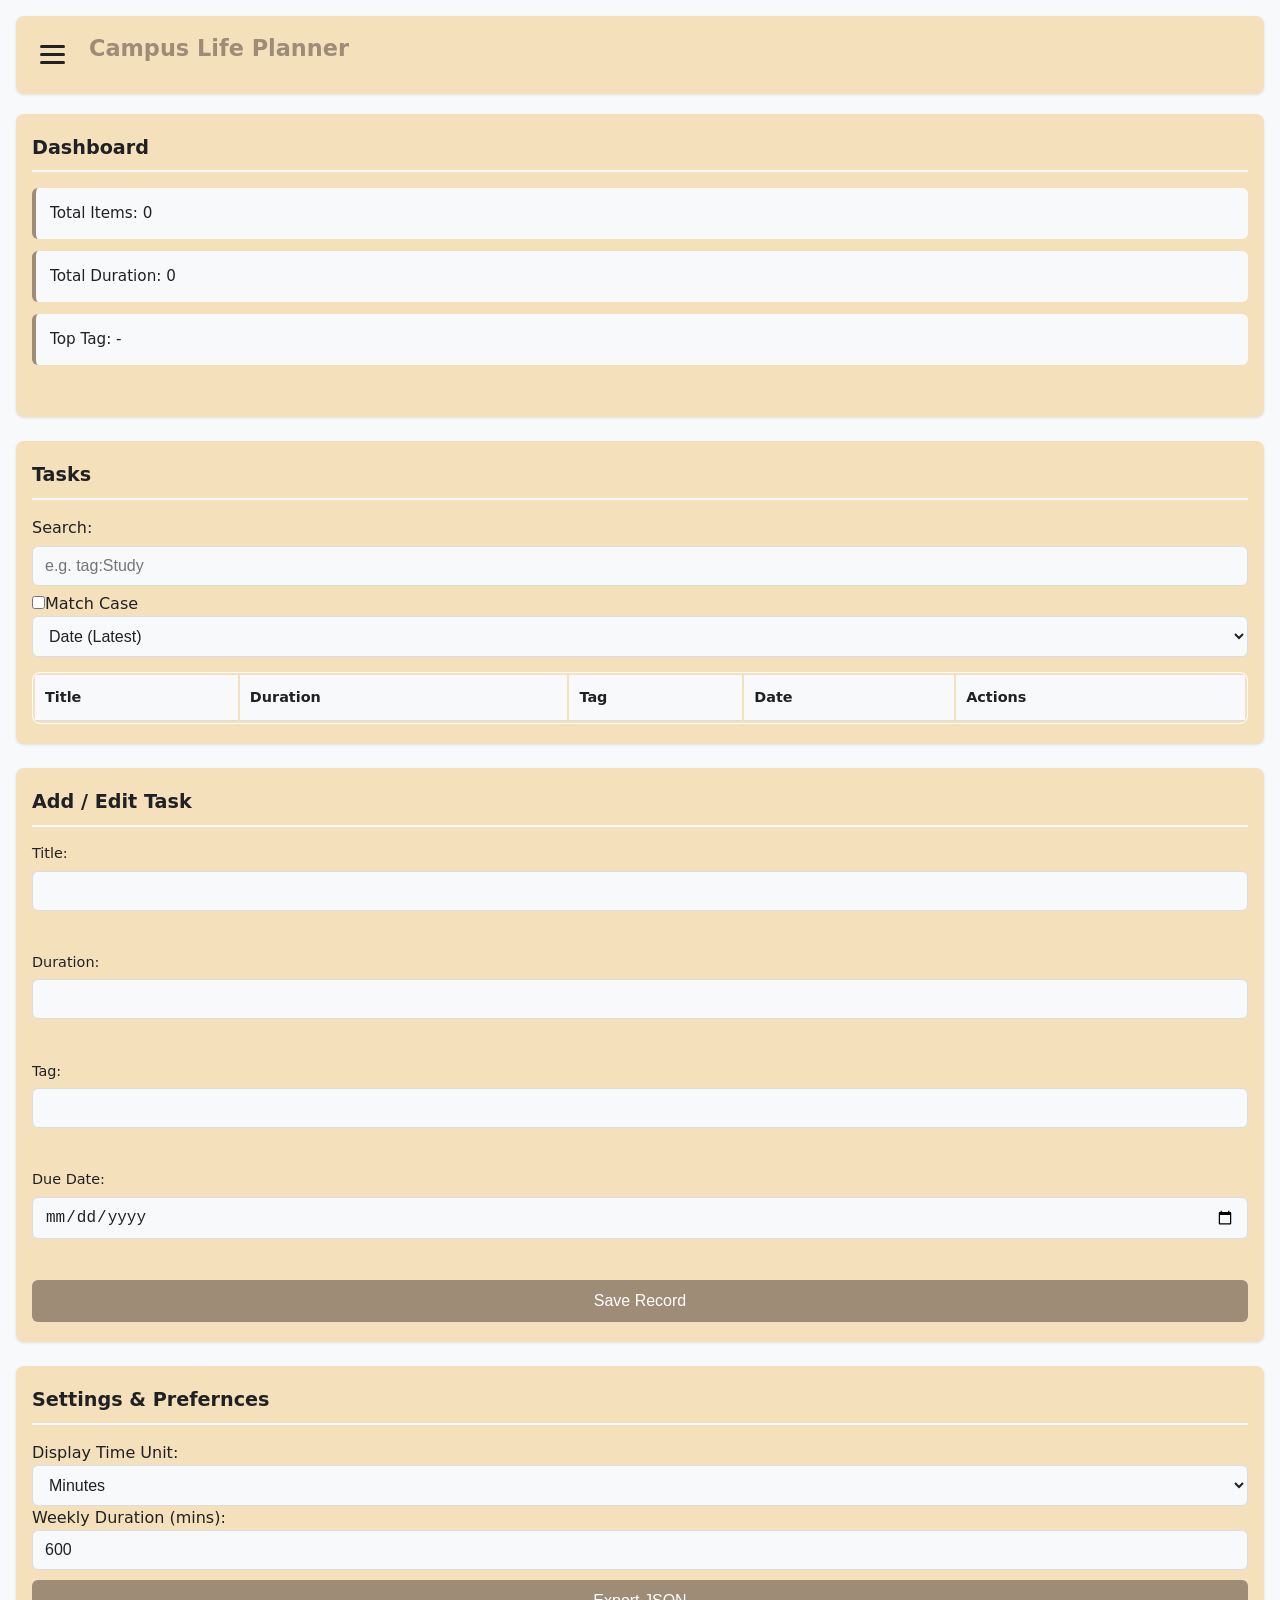
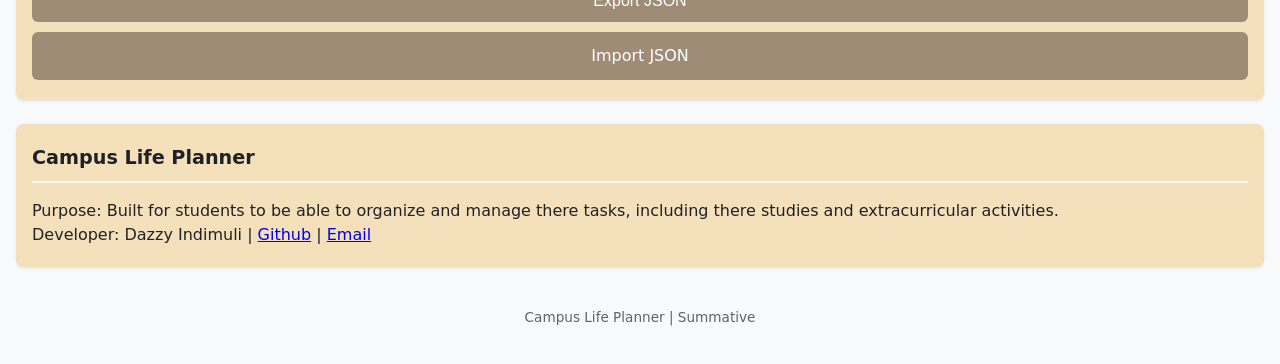
==== index.html @ e155f4f4 "M2: Semantic HTML & Base CSS" ====
<!DOCTYPE html>
<html lang="en">
<head>
    <meta charset="UTF-8">
    <meta name="viewport" content="width=device-width, initial-scale=1.0">
    <title>Campus Life Planner</title>
    <link rel="stylesheet" href="main.css">
    <link rel="stylesheet" href="responsive.css">
</head>
<body>
    <a href="#main-content" class="skip-link">Skip to main content </a>

    <header role = "banner">
        <div class="header-container">
            <!-- nav toggle button -->
             <button id="menu-toggle" class="menu-toggle" aria-expanded="false" aria-label="Togglenavigation menu">
                <span class="hamburger-line"></span>
                <span class="hamburger-line"></span>
                <span class="hamburger-line"></span>
             </button>

             <h1>Campus Life Planner</h1>
        </div>
        <nav role = "navigation" id="nav-menu" aria-label="Main Navigation" class="nav-menu">
            <ul>
                <li><a href="#dashboard" aria-current="page">Dashboard</a></li>
                <li><a href="#records">Tasks</a></li>
                <li><a href="#settings">Settings</a></li>
                <li><a href="#about">About</a></li>
            </ul>
        </nav>
    </header>
    
    <main id="main-content">
        <div id="announcer" aria-live="polite" class="sr-only"></div>
        
        <!-- Dashboard -->
         <section id="dashboard" aria-labelledby="dashboard-heading">
            <h2 id="dashboard-heading">Dashboard</h2>
            <div class="metrics">
                <div class="card">Total Items: <span id="stat-count">0</span></div>
                <div class="card">Total Duration: <span id="stat-count">0</span></div>
                <div class="card">Top Tag: <span id="stat-count">-</span></div>
            </div>
            <div id="alert-box" class="alert-box" aria-live="polite"></div>
         </section>

         <!-- Records and Search -->
          <section id="records-section" aria-labelledby="records-heading">
            <h2 id="records-heading">Tasks</h2>

            <div class="control-bar">
                <div class="search-group">
                    <label for="search-input">Search:</label>
                    <input type="text" id="search-input" placeholder="e.g. tag:Study">
                    <label><input type="checkbox" id="case-sensitive-toggle">Match Case</label>
                </div>

                <div class="sort-group">
                    <select id="sort-select" aria-label="Sort records">
                        <option value="date-desc">Date (Latest)</option>
                        <option value="date-asc">Date (Earliest)</option>
                        <option value="duration-desc">Duration (High to Low)</option>
                        <option value="duration-asc">Duration (Low to High)</option>
                        <option value="date-desc">Title (A-Z)</option>
                    </select>
                </div>
            </div>

            <div class="table-responsive">
                <table id = "records-table">
                    <thead>
                        <tr>
                            <th>Title</th>
                            <th>Duration</th>
                            <th>Tag</th>
                            <th>Date</th>
                            <th>Actions</th>
                        </tr>
                    </thead>
                    <tbody id="table-body"></tbody>
                </table>
            </div>
          </section>

          <!-- Add/Edit Form -->
           <section id="add-edit-section" aria-labelledby="form-heading">
            <h2 id="form-heading">Add / Edit Task</h2>
            <form id="record-form" novalidate>
                <input type="hidden" id="record-id">

                <div class="form-group">
                    <label for="title-input">Title:</label>
                    <input type="text" id="title-input" required aria-describedby="title-error">
                    <span id="title-error" class="error-message" role="alert"></span>
                </div>

                <div class="form-group">
                    <label for="duration-input">Duration:</label>
                    <input type="number" step="1" id="duration-input" required aria-describedby="duration-error">
                    <span id="duration-error" class="error-message" role="alert"></span>
                </div>

                <div class="form-group">
                    <label for="tag-input">Tag:</label>
                    <input type="text" id="tag-input" required aria-describedby="tag-error">
                    <span id="tag-error" class="error-message" role="alert"></span>
                </div>

                <div class="form-group">
                    <label for="date-input">Due Date:</label>
                    <input type="date" id="date-input" required aria-describedby="date-error">
                    <span id="date-error" class="error-message" role="alert"></span>
                </div>

                <button type="submit" id="submit-btn">Save Record</button>
            </form>
           </section>

           <section id="settings" aria-labelledby="settings-heading">
            <h2 id="settings-heading">Settings & Prefernces</h2>
            <div class="settings-cards">
                <label for="time-unit-select">Display Time Unit:</label>
                <select name="time-unit-select">
                    <option value="mins">Minutes</option>
                    <option value="hours">Hours</option>
                </select>

                <label for="weekly-cap-input">Weekly Duration (<span id ="settings-unit-label">mins</span>):</label>
                <input type="number" id="weekly-cap-input" value="600">

                <div class="backup-actions">
                    <button id="export-json-btn" type="button">Export JSON</button>
                    <label class="file-upload-label">
                        Import JSON <input type="file" id="import-json-file" accept=".json" hidden>
                    </label>
                </div>
            </div>
           </section>

           <!-- About Section -->
            <section id="about" aria-labelledby="about-heading">
                <h2 id="about-heading">Campus Life Planner</h2>
                <p>Purpose: Built for students to be able to organize and manage there tasks, including there studies and extracurricular activities.</p>
                <p>Developer: Dazzy Indimuli | <a href="https://github.com/dazzy-ji" target="_blank">Github</a> | <a href="d.indimuli@alustudent.com">Email</a></p>
            </section>
    </main>

    <footer role="contentinfo">
        <p>Campus Life Planner | Summative</p>
    </footer>

    <script type="module" src="scripts/main.js"></script>
</body>
</html>
---- main.css ----
:root {
  --primary-color: #9F8C76;
  --primary-hover: #9F8C76;
  --bg-color: #f8f9fa;
  --surface-color: #f5e0bc;
  --text-main: #202124;
  --text-muted: #5f6368;
  --border-color: #dadce0;
  --error-color: #d93025;
  --success-color: #188038;
  --focus-ring: 2px solid #9F8C76;
  --transition-speed: 0.2s ease-in-out;
}

*{
    box-sizing: border-box;
    margin: 0;
    padding: 0;
}

body{
    font-family: system-ui, -apple-system, BlinkMacSystemFont, 'Segoe UI', Roboto, Oxygen, Ubuntu, Cantarell, 'Open Sans', 'Helvetica Neue', sans-serif;
    background-color: var(--bg-color);
    color: var(--text-main);
    line-height: 1.5;
    padding: 16px;
}

.skip-link{
    position: absolute;
    top: -40px;
    left: 0;
    background: var(--primary-color);
    color: white;
    padding: 8px 16px;
    z-index: 100;
    text-decoration: none;
    font-weight: bold;
    transition: top var(--transition-speed);
}

.skip-link:focus{
    top: 0;
}

.sr-only{
    position: absolute;
    width: 1px;
    height: 1px;
    padding: 0;
    margin: -1px;
    overflow: hidden;
    clip: rect(0, 0, 0, 0);
    white-space: nowrap;
    border: 0;
}

a:focus-visible,
button:focus-visible,
input:focus-visible,
select:focus-visible{
    outline: var(--focus-ring);
    outline-offset: 2px;
}

header{
    background: var(--surface-color);
    padding: 16px;
    border-radius: 8px;
    box-shadow: 0 1px 3px rgba(0,0,0,0.1);
    margin-bottom: 20px;
}

.header-container{
    display: flex;
    align-items: center;
    gap: 16px;
}

header h1{
    font-size: 1.4rem;
    margin-bottom: 12px;
    color: var(--primary-color);
    white-space: nowrap;
}

.menu-toggle{
    background: none;
    border: none;
    cursor: pointer;
    display: flex;
    flex-direction: column;
    gap: 5px;
    padding: 8px;
    border-radius: 4px;
}
.menu-toggle:focus-visible{
    outline: var(--focus-ring);
}

.hamburger-line{
    display: block;
    width: 25px;
    height: 3px;
    background-color: var(--text-main);
    border-radius: 2px;
    transition: transform 0.3s ease, opacity 0.3s ease;
}

.nav-menu{
    display: none;
    flex-direction: column;
    margin-top: 12px;
    background-color: var(--surface-color);
    border: 1px solid var(--border-color);
    border-radius: 6px;
    box-shadow: 0 4px 12px rgba(0,0,0,0.1);
    padding: 12px;
    animation: fadeIn 0,2s ease-in-out;
}

.nav-menu.open{
    display: flex;
}
.nav-menu ul{
    list-style: none;
    display: flex;
    flex-direction: column;
    gap: 6px;
}

.nav-menu a{
    display: block;
    text-decoration: none;
    color: var(--text-main);
    padding: 10px 112px;
    font-weight: 500;
    border-radius: 4px;
    transition: background var(--transition-speed), color var(--transition-speed);
}

nav a:hover,
nav a[aria-current="page"]{
    background: rgba(26, 115, 232, 0.1);
    color: var(--primary-color);
}

@keyframes fadeIn{
    from{ opacity: 0; transform: translateY(-8px);}
    to{ opacity: 1; transform: translateY(0);}
}

main{
    display: flex;
    flex-direction: column;
    gap: 24px;
}

section{
    background: var(--surface-color);
    padding: 20px 16px;
    border-radius: 8px;
    box-shadow: 0 1px 3px rgba(0,0,0,0.1);
}

h2{
    font-size: 1.2rem;
    margin-bottom: 16px;
    border-bottom: 2px solid var(--bg-color);
    padding-bottom: 8px;
}

.metrics-grid{
    display: flex;
    flex-direction: column;
    gap: 12px;
    margin-bottom: 12px;
}

.card{
    background: var(--bg-color);
    padding: 14px;
    border-radius: 6px;
    margin-bottom: 12px;
    font-size: 0.95rem;
    font-weight: 500;
    border-left: 4px solid var(--primary-color);
}

.alert-box{
    padding: 10px 14px;
    border-radius: 6px;
    font-size: 0.9rem;
    margin-top: 10px;
    font-weight: 500;
}

.alert-box.normal{
    background: #e6f4ea;
    color: var(--success-color);
}

.alert-box.exceeded{
    background: #fce8e6;
    color: var(--error-color);
}

.controls-bar{
    display: flex;
    flex-direction: column;
    gap: 12px;
    margin-bottom: 16px;
}

.search-group, .aort-group{
    display: flex;
    flex-direction: column;
    gap: 6px
}

input[type="text"],
input[type="number"],
input[type="date"],
select{
    width: 100%;
    padding: 10px 12px;
    border: 1px solid var(--border-color);
    border-radius: 6px;
    font-size: 1rem;
    background: var(--bg-color);
    color: var(--text-main);
    transition: border-color var(--transition-speed);
}

input:focus, select:focus {
    border-color: var(--primary-color);
}

.table-responsive{
    width: 100%;
    overflow-x: auto;
}

table{
    margin-top: 15px;
    width: 100%;
    border-collapse: separate;
    border: 1px solid white;
    border-radius: 8px;
    text-align: left;
    font-size: 0.9rem;
    overflow: hidden;
}

th, td{
    padding: 12px 10px;
    border-bottom: 1px solid var(--border-color);
}

th{
    background: var(--bg-color);
    font-weight: 600;
}

mark{
    background-color: #fef08a;
    padding: 2px 4px;
    border-radius: 2px;
}

form{
    display: flex;
    flex-direction: column;
    gap: 16px;
}

.form-group{
    display: flex;
    flex-direction: column;
    gap: 6px;
}

.form-group label{
    font-weight: 500;
    font-size: 0.9rem;
}

.error-message {
    color: var(--error-color);
    font-size: 0.8rem;
    min-height: 1.2rem;
}

button[type="submit"],
button[type="button"],
.file-upload-label{
    background: var(--primary-color);
    color: white;
    border: none;
    padding: 12px 16px;
    border-radius: 6px;
    font-size: 1rem;
    font-weight: 500;
    cursor: pointer;
    text-align: center;
    transition: background var(--transition-speed), transform 0.1s ease;
}

button:hover,
.file-upload-label:hover{
    background: var(--primary-hover);
}

button:active{
    transform: scale(0.98);
}

.settings-card{
    display: flex;
    flex-direction: column;
    gap: 16px;
}

.backup-actions{
    display: flex;
    flex-direction: column;
    gap: 10px;
    margin-top: 10px;
}

footer{
    text-align: center;
    padding: 20px 0;
    color: var(--text-muted);
    font-size: 0.85rem;
    margin-top: 20px;
}
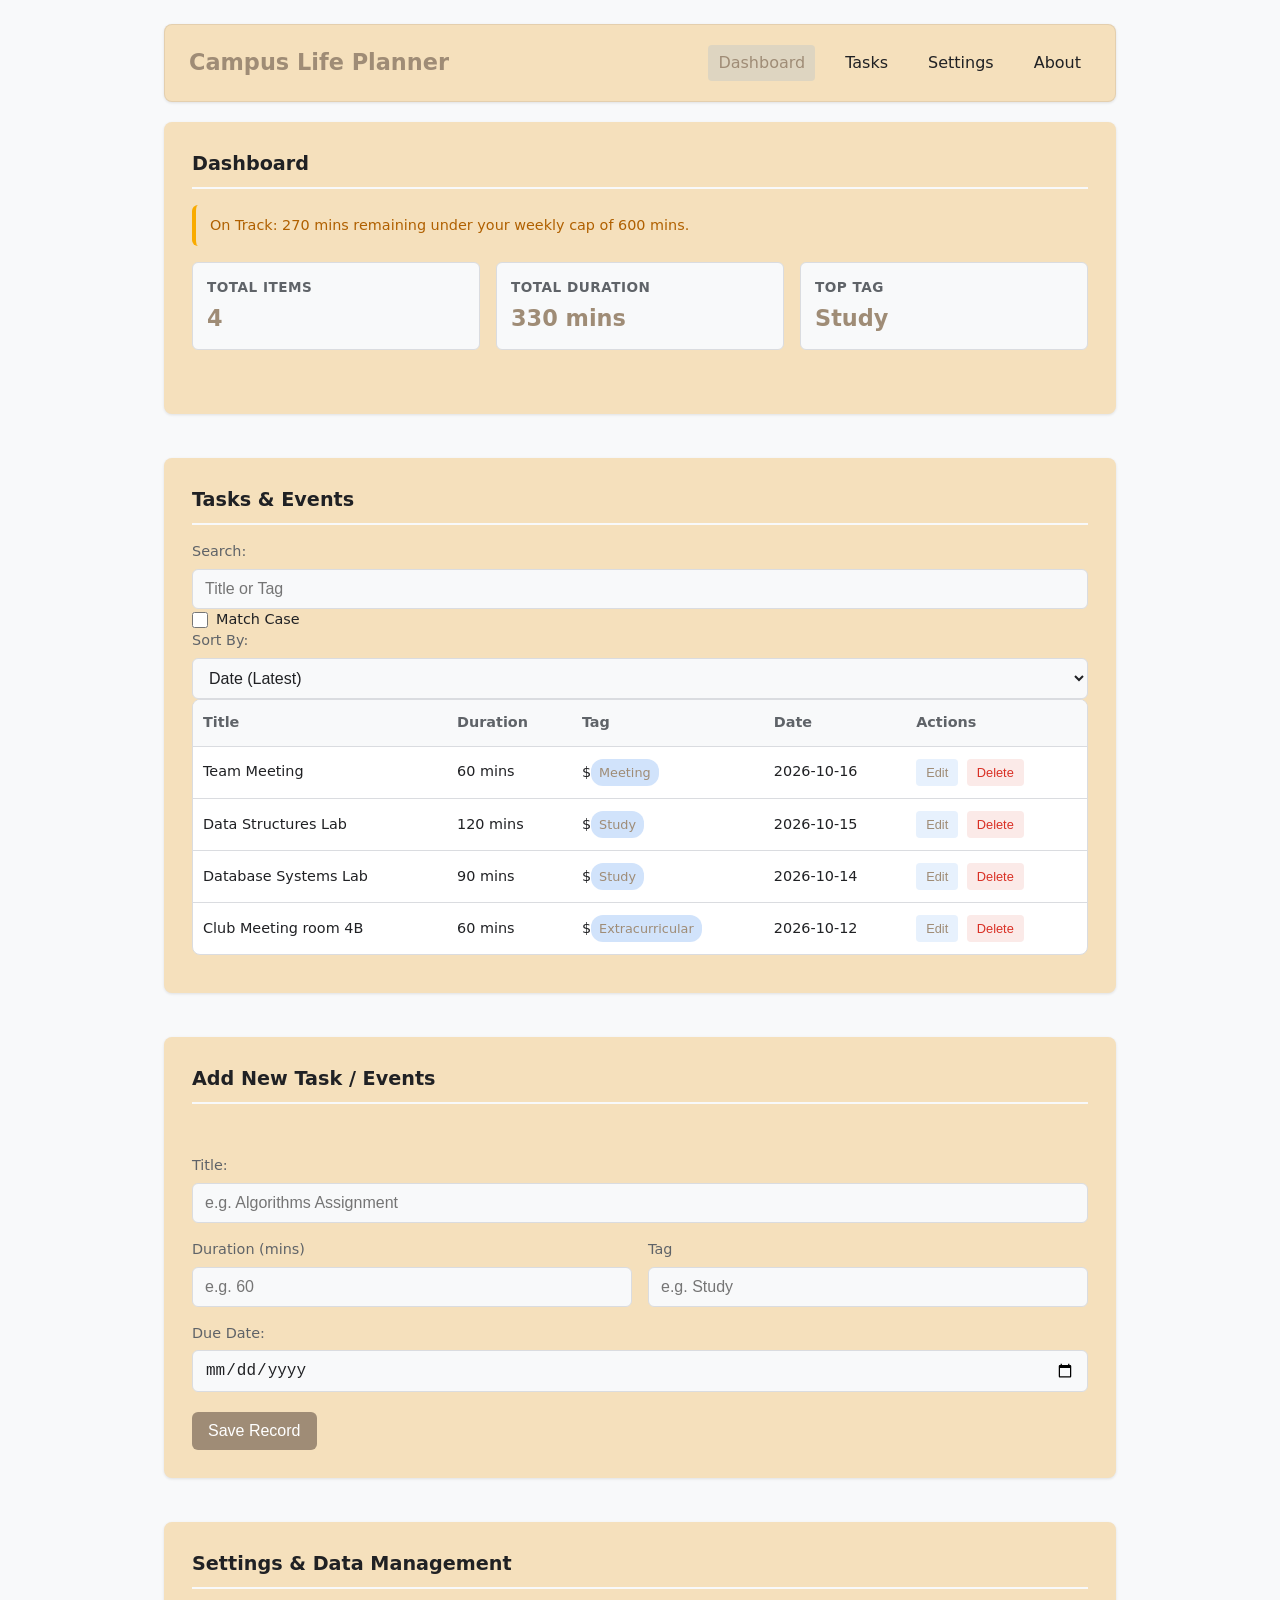
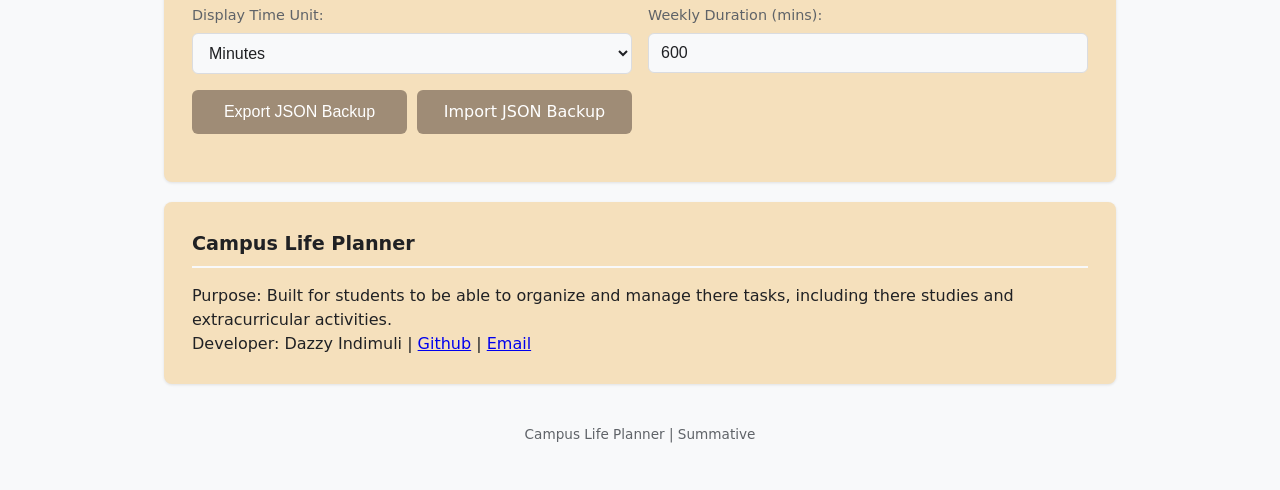
==== commit 5d53c3d1: "Errors fixed in html and css" ====
--- a/index.html
+++ b/index.html
@@ -31,38 +31,54 @@
         </nav>
     </header>
     
-    <main id="main-content">
+    <main id="main-content" role="main">
         <div id="announcer" aria-live="polite" class="sr-only"></div>
         
         <!-- Dashboard -->
          <section id="dashboard" aria-labelledby="dashboard-heading">
             <h2 id="dashboard-heading">Dashboard</h2>
-            <div class="metrics">
-                <div class="card">Total Items: <span id="stat-count">0</span></div>
-                <div class="card">Total Duration: <span id="stat-count">0</span></div>
-                <div class="card">Top Tag: <span id="stat-count">-</span></div>
+            <div id="alert-box" class="alert-box normal" aria-live="polite">
+                Loading schedule metrics...
+            </div>
+            <div class="metrics-grid">
+                <div class="card metric-card">
+                    <h3>Total Items</h3>
+                    <p id="stat-count">0</p>
+                </div>
+                <div class="card metric-card">
+                    <h3>Total Duration</h3>
+                    <p><span id="stat-duration">0</span> <span id="unit-label-stat">mins</span></p>
+                </div>
+                <div class="card metric-card">
+                    <h3>Top Tag</h3>
+                    <p id="stat-top-tag">-</p>
+                </div>
             </div>
             <div id="alert-box" class="alert-box" aria-live="polite"></div>
          </section>
 
-         <!-- Records and Search -->
-          <section id="records-section" aria-labelledby="records-heading">
-            <h2 id="records-heading">Tasks</h2>
+         <!-- Tasks List and Search -->
+        <section id="tasks-list-section" aria-labelledby="records-heading">
+            <h2 id="records-heading">Tasks & Events</h2>
 
             <div class="control-bar">
                 <div class="search-group">
                     <label for="search-input">Search:</label>
-                    <input type="text" id="search-input" placeholder="e.g. tag:Study">
-                    <label><input type="checkbox" id="case-sensitive-toggle">Match Case</label>
+                    <input type="text" id="search-input" placeholder="Title or Tag">
                 </div>
-
+                <div class="filter-options">
+                    <label class="checkbox-label">
+                        <input type="checkbox" id="case-sensitive-toggle">Match Case
+                    </label>
+                </div>
                 <div class="sort-group">
+                    <label for="sort-select">Sort By: </label>
                     <select id="sort-select" aria-label="Sort records">
                         <option value="date-desc">Date (Latest)</option>
                         <option value="date-asc">Date (Earliest)</option>
                         <option value="duration-desc">Duration (High to Low)</option>
                         <option value="duration-asc">Duration (Low to High)</option>
-                        <option value="date-desc">Title (A-Z)</option>
+                        <option value="title-asc">Title (A-Z)</option>
                     </select>
                 </div>
             </div>
@@ -78,78 +94,83 @@
                             <th>Actions</th>
                         </tr>
                     </thead>
-                    <tbody id="table-body"></tbody>
+                    <tbody id="table-body">
+                        <!-- Dynamically Populated -->
+                    </tbody>
                 </table>
             </div>
-          </section>
+        </section>
 
           <!-- Add/Edit Form -->
-           <section id="add-edit-section" aria-labelledby="form-heading">
-            <h2 id="form-heading">Add / Edit Task</h2>
-            <form id="record-form" novalidate>
-                <input type="hidden" id="record-id">
+        <section id="task-form-section">
+            <h2 id="form-heading">Add New Task / Events</h2>
+            <form id="record-form" class="record-form">
+                <div id="form-error-message" class="error-text" role="alert"></div>
+                <input type="hidden" id="edit-record-id" value="">
 
-                <div class="form-group">
-                    <label for="title-input">Title:</label>
-                    <input type="text" id="title-input" required aria-describedby="title-error">
-                    <span id="title-error" class="error-message" role="alert"></span>
+                <div class="form-grid">
+                    <div class="form-group full-width">
+                        <label for="input-title">Title:</label>
+                        <input type="text" id="input-title" required placeholder="e.g. Algorithms Assignment">
+                    </div>
+
+                    <div class="form-group">
+                        <label for="input-duration">Duration (<span id="form-unit-label">mins</span>)</label>
+                        <input type="number" step="any" id="input-duration" required placeholder="e.g. 60">
+                    </div>
+
+                    <div class="form-group">
+                        <label for="input-tag">Tag</label>
+                        <input type="text" id="input-tag" required placeholder="e.g. Study">
+                    </div>
+
+                    <div class="form-group full-width">
+                        <label for="input-date">Due Date:</label>
+                        <input type="date" id="input-date">
+                    </div>
                 </div>
 
-                <div class="form-group">
-                    <label for="duration-input">Duration:</label>
-                    <input type="number" step="1" id="duration-input" required aria-describedby="duration-error">
-                    <span id="duration-error" class="error-message" role="alert"></span>
+                <div class="form-actions">
+                    <button type="submit" id="submit-btn" class="btn-primary">Save Record</button>
+                    <button type="button" id="cancel-edit-btn" class="btn-secondary" style="display: none;">Cancel</button>
                 </div>
+            </form>
+        </section>
 
-                <div class="form-group">
-                    <label for="tag-input">Tag:</label>
-                    <input type="text" id="tag-input" required aria-describedby="tag-error">
-                    <span id="tag-error" class="error-message" role="alert"></span>
+        <section id="settings" aria-labelledby="settings-heading">
+            <h2 id="settings-heading">Settings & Data Management</h2>
+            <div class="settings-grid">
+                <div class="setting-item">
+                    <label for="unit-select">Display Time Unit:</label>
+                    <select id="unit-select">
+                        <option value="mins">Minutes</option>
+                        <option value="hours">Hours</option>
+                    </select>
                 </div>
-
-                <div class="form-group">
-                    <label for="date-input">Due Date:</label>
-                    <input type="date" id="date-input" required aria-describedby="date-error">
-                    <span id="date-error" class="error-message" role="alert"></span>
+                <div class="setting-item">
+                    <label for="cap-input">Weekly Duration (<span id ="settings-unit-label">mins</span>):</label>
+                    <input type="number" id="cap-input" value="600" step="any">
                 </div>
-
-                <button type="submit" id="submit-btn">Save Record</button>
-            </form>
-           </section>
-
-           <section id="settings" aria-labelledby="settings-heading">
-            <h2 id="settings-heading">Settings & Prefernces</h2>
-            <div class="settings-cards">
-                <label for="time-unit-select">Display Time Unit:</label>
-                <select name="time-unit-select">
-                    <option value="mins">Minutes</option>
-                    <option value="hours">Hours</option>
-                </select>
-
-                <label for="weekly-cap-input">Weekly Duration (<span id ="settings-unit-label">mins</span>):</label>
-                <input type="number" id="weekly-cap-input" value="600">
-
                 <div class="backup-actions">
-                    <button id="export-json-btn" type="button">Export JSON</button>
+                    <button id="export-json-btn" type="button" class="btn-secondary">Export JSON Backup</button>
                     <label class="file-upload-label">
-                        Import JSON <input type="file" id="import-json-file" accept=".json" hidden>
+                        Import JSON Backup <input type="file" id="import-json-input" accept=".json" style="display: none;">
                     </label>
                 </div>
-            </div>
-           </section>
+        </section>
+    </main>
 
-           <!-- About Section -->
-            <section id="about" aria-labelledby="about-heading">
-                <h2 id="about-heading">Campus Life Planner</h2>
-                <p>Purpose: Built for students to be able to organize and manage there tasks, including there studies and extracurricular activities.</p>
-                <p>Developer: Dazzy Indimuli | <a href="https://github.com/dazzy-ji" target="_blank">Github</a> | <a href="d.indimuli@alustudent.com">Email</a></p>
-            </section>
-    </main>
+    <!-- About Section -->
+    <section id="about" aria-labelledby="about-heading">
+            <h2 id="about-heading">Campus Life Planner</h2>
+            <p>Purpose: Built for students to be able to organize and manage there tasks, including there studies and extracurricular activities.</p>
+            <p>Developer: Dazzy Indimuli | <a href="https://github.com/dazzy-ji" target="_blank">Github</a> | <a href="d.indimuli@alustudent.com">Email</a></p>
+    </section>
 
     <footer role="contentinfo">
         <p>Campus Life Planner | Summative</p>
     </footer>
 
-    <script type="module" src="scripts/main.js"></script>
+    <script type="module" src="scripts/state.js"></script>
 </body>
 </html>
--- a/main.css
+++ b/main.css
@@ -24,6 +24,7 @@
     color: var(--text-main);
     line-height: 1.5;
     padding: 16px;
+    max-width: 100%
 }
 
 .skip-link{
@@ -37,6 +38,7 @@
     text-decoration: none;
     font-weight: bold;
     transition: top var(--transition-speed);
+    border-radius: 0 0 6px 0;
 }
 
 .skip-link:focus{
@@ -69,19 +71,23 @@
     border-radius: 8px;
     box-shadow: 0 1px 3px rgba(0,0,0,0.1);
     margin-bottom: 20px;
+    border: 1px solid rgba(159,140,118,0.2);
 }
 
 .header-container{
     display: flex;
     align-items: center;
+    justify-content: space-between;
     gap: 16px;
 }
 
 header h1{
     font-size: 1.4rem;
-    margin-bottom: 12px;
+    margin-bottom: 0;
     color: var(--primary-color);
     white-space: nowrap;
+    flex-shrink: 0;
+    font-weight: 700;
 }
 
 .menu-toggle{
@@ -93,9 +99,6 @@
     gap: 5px;
     padding: 8px;
     border-radius: 4px;
-}
-.menu-toggle:focus-visible{
-    outline: var(--focus-ring);
 }
 
 .hamburger-line{
@@ -116,12 +119,13 @@
     border-radius: 6px;
     box-shadow: 0 4px 12px rgba(0,0,0,0.1);
     padding: 12px;
-    animation: fadeIn 0,2s ease-in-out;
+    animation: fadeIn 0.2s ease-in-out;
 }
 
 .nav-menu.open{
     display: flex;
 }
+
 .nav-menu ul{
     list-style: none;
     display: flex;
@@ -133,7 +137,7 @@
     display: block;
     text-decoration: none;
     color: var(--text-main);
-    padding: 10px 112px;
+    padding: 10px 16px;
     font-weight: 500;
     border-radius: 4px;
     transition: background var(--transition-speed), color var(--transition-speed);
@@ -161,48 +165,63 @@
     padding: 20px 16px;
     border-radius: 8px;
     box-shadow: 0 1px 3px rgba(0,0,0,0.1);
+    margin-bottom: 20px;
 }
 
 h2{
     font-size: 1.2rem;
     margin-bottom: 16px;
+    color: var(--text-main);
     border-bottom: 2px solid var(--bg-color);
     padding-bottom: 8px;
+    font-weight: 600;
 }
 
 .metrics-grid{
     display: flex;
     flex-direction: column;
     gap: 12px;
-    margin-bottom: 12px;
 }
 
 .card{
     background: var(--bg-color);
     padding: 14px;
     border-radius: 6px;
-    margin-bottom: 12px;
-    font-size: 0.95rem;
-    font-weight: 500;
-    border-left: 4px solid var(--primary-color);
+    border: 1px solid var(--border-color);
+}
+
+.metric-card h3{
+    font-size: 0.85rem;
+    color: var(--text-muted);
+    text-transform: uppercase;
+    letter-spacing: 0.5px;
+    margin-bottom: 4px;
+}
+
+.metric-card p{
+    font-size: 1.4rem;
+    font-weight: 700;
+    color: var(--primary-color);
 }
 
 .alert-box{
     padding: 10px 14px;
     border-radius: 6px;
+    margin-bottom: 16px;
     font-size: 0.9rem;
-    margin-top: 10px;
     font-weight: 500;
 }
 
 .alert-box.normal{
-    background: #e6f4ea;
-    color: var(--success-color);
+    background-color: var(--warning-bg);
+    color: #b06000;
+    border-left: 4px solid #f9ab00;
 }
 
 .alert-box.exceeded{
-    background: #fce8e6;
-    color: var(--error-color);
+    background-color: var(--danger-bg);
+    color: var(--danger-color);
+    border-left: 4px solid var(--danger-color);
 }
 
 .controls-bar{
@@ -212,10 +231,32 @@
     margin-bottom: 16px;
 }
 
-.search-group, .aort-group{
+.search-group, .sort-group, .form-group, .setting-item {
     display: flex;
     flex-direction: column;
     gap: 6px
+}
+
+label{
+    font-size: 0.9rem;
+    font-weight: 500;
+    color: var(--text-muted);
+}
+
+.checkbox-label{
+    display: flex;
+    flex-direction: row;
+    align-items: center;
+    gap: 8px;
+    cursor: pointer;
+    font-weight: 500;
+    color: var(--text-main);
+}
+
+.checkbox-label input[type="checkbox"]{
+    width: 16px;
+    height: 16px;
+    accent-color: var(--primary-color);
 }
 
 input[type="text"],
@@ -233,23 +274,34 @@
 }
 
 input:focus, select:focus {
+    outline: none;
     border-color: var(--primary-color);
+    box-shadow: 0 0 0 2px rgba(26, 115, 232, 0.2);
+}
+
+.form-grid{
+    display: grid;
+    grid-template-columns: 1fr;
+    gap: 14px;
+}
+
+.full-width{
+    grid-column: 1 / -1;
 }
 
 .table-responsive{
+    overflow-x: auto;
+    margin-bottom: 10px;
+    border-radius: 8px;
+    border: 1px solid var(--border-color);
+    background: #ffffff;
+}
+
+table{
     width: 100%;
-    overflow-x: auto;
-}
-
-table{
-    margin-top: 15px;
-    width: 100%;
-    border-collapse: separate;
-    border: 1px solid white;
-    border-radius: 8px;
+    border-collapse: collapse;
     text-align: left;
     font-size: 0.9rem;
-    overflow: hidden;
 }
 
 th, td{
@@ -260,6 +312,11 @@
 th{
     background: var(--bg-color);
     font-weight: 600;
+    color: var(--text-muted);
+}
+
+tr:last-child td{
+    border-bottom: none;
 }
 
 mark{
@@ -268,42 +325,31 @@
     border-radius: 2px;
 }
 
-form{
-    display: flex;
-    flex-direction: column;
-    gap: 16px;
-}
-
-.form-group{
-    display: flex;
-    flex-direction: column;
-    gap: 6px;
-}
-
-.form-group label{
-    font-weight: 500;
-    font-size: 0.9rem;
-}
-
-.error-message {
-    color: var(--error-color);
+.badge{
+    display: inline-block;
+    padding: 4px 8px;
+    background: rgba(26, 115, 232, 0.2);
+    color: var(--primary-color);
+    border-radius: 12px;
     font-size: 0.8rem;
-    min-height: 1.2rem;
+    font-weight: 500;
 }
 
 button[type="submit"],
 button[type="button"],
-.file-upload-label{
-    background: var(--primary-color);
+.btn-primary,
+.file-upload-label {
+    background-color: var(--primary-color);
     color: white;
     border: none;
-    padding: 12px 16px;
+    padding: 10px 16px;
     border-radius: 6px;
     font-size: 1rem;
     font-weight: 500;
     cursor: pointer;
     text-align: center;
     transition: background var(--transition-speed), transform 0.1s ease;
+    display: inline-block;
 }
 
 button:hover,
@@ -315,17 +361,69 @@
     transform: scale(0.98);
 }
 
-.settings-card{
+.btn-secondary{
+    background: #ffffff;
+    color: var(--text-main);
+    border: 1px solid var(--border-color);
+}
+
+.btn-secondary:hover {
+  background: var(--bg-color);
+}
+.btn-edit, .btn-delete {
+  padding: 6px 10px;
+  border-radius: 4px;
+  font-size: 0.8rem;
+  border: none;
+  cursor: pointer;
+  margin-right: 4px;
+}
+.btn-edit {
+  background: rgba(26,115,232,0.1);
+  color: var(--primary-color);
+}
+
+.btn-delete {
+  background: rgba(217,48,37,0.1);
+  color: var(--error-color);
+}
+
+.record-form{
     display: flex;
     flex-direction: column;
     gap: 16px;
 }
 
+.form-actions{
+    display: flex;
+    gap: 10px;
+    margin-top: 4px;
+}
+
+.error-text {
+    color: var(--error-color);
+    font-size: 0.8rem;
+    font-weight: 500;
+    min-height: 1.2rem;
+}
+
+.settings-grid{
+    display: flex;
+    flex-direction: column;
+    gap: 14px;
+    margin-bottom: 20px;
+}
+
 .backup-actions{
     display: flex;
     flex-direction: column;
     gap: 10px;
-    margin-top: 10px;
+}
+
+.file-upload-label{
+    text-align: center;
+    display: block;
+    cursor: pointer;
 }
 
 footer{
@@ -334,4 +432,4 @@
     color: var(--text-muted);
     font-size: 0.85rem;
     margin-top: 20px;
-}
+}
--- a/responsive.css
+++ b/responsive.css
@@ -0,0 +1,98 @@
+/* Tablet & Up */
+@media (min-width: 768px) {
+    body{
+        padding: 24px;
+        max-width: 720px;
+        margin: 0 auto;
+    }
+
+    header{
+        display: flex;
+        justify-content: space-between;
+        align-items: center;
+        padding: 20px 24px;
+    }
+
+    .menu-toggle{
+        display: none !important;
+    }
+
+    .header-container{
+        gap: 0;
+    }
+
+    header h1{
+        margin-bottom: 0;
+    }
+
+    .nav-menu{
+        display: flex !important;
+        position: static;
+        margin-top: 0;
+        background: transparent;
+        border: none;
+        box-shadow: none;
+        padding: 0;
+    }
+
+    .nav-menu ul{
+        flex-direction: row;
+        gap: 20px;
+        align-items: center;
+    }
+
+    .nav-menu a{
+        padding: 6px 10px;
+    }
+    
+    .metrics-grid{
+        display: grid;
+        grid-template-columns: repeat(3, 1fr);
+        gap: 16px;
+    }
+
+    .controls-bar{
+        display: grid;
+        grid-template-columns: 2fr 1fr 1.5fr;
+        align-items: flex-end;
+        gap: 16px;
+    }
+
+    .form-grid{
+        grid-template-columns: 1fr 1fr;
+        gap: 16px;
+    }
+
+    .search-group{
+        flex: 2;
+    }
+
+    .sort-group{
+        flex: 1;
+    }
+
+    .settings-grid {
+        display: grid;
+        grid-template-columns: 1fr 1fr;
+        gap: 16px;
+    }
+
+    .backup-actions{
+        flex-direction: row;
+    }
+
+    .backup-actions button,
+    .backup-actions .file-upload-label{
+        flex: 1;
+    }
+}
+
+/* Desktop */
+@media (min-width: 1024px) {
+    body{
+        max-width: 1000px;
+    }
+    section{
+        padding: 28px;
+    }
+}
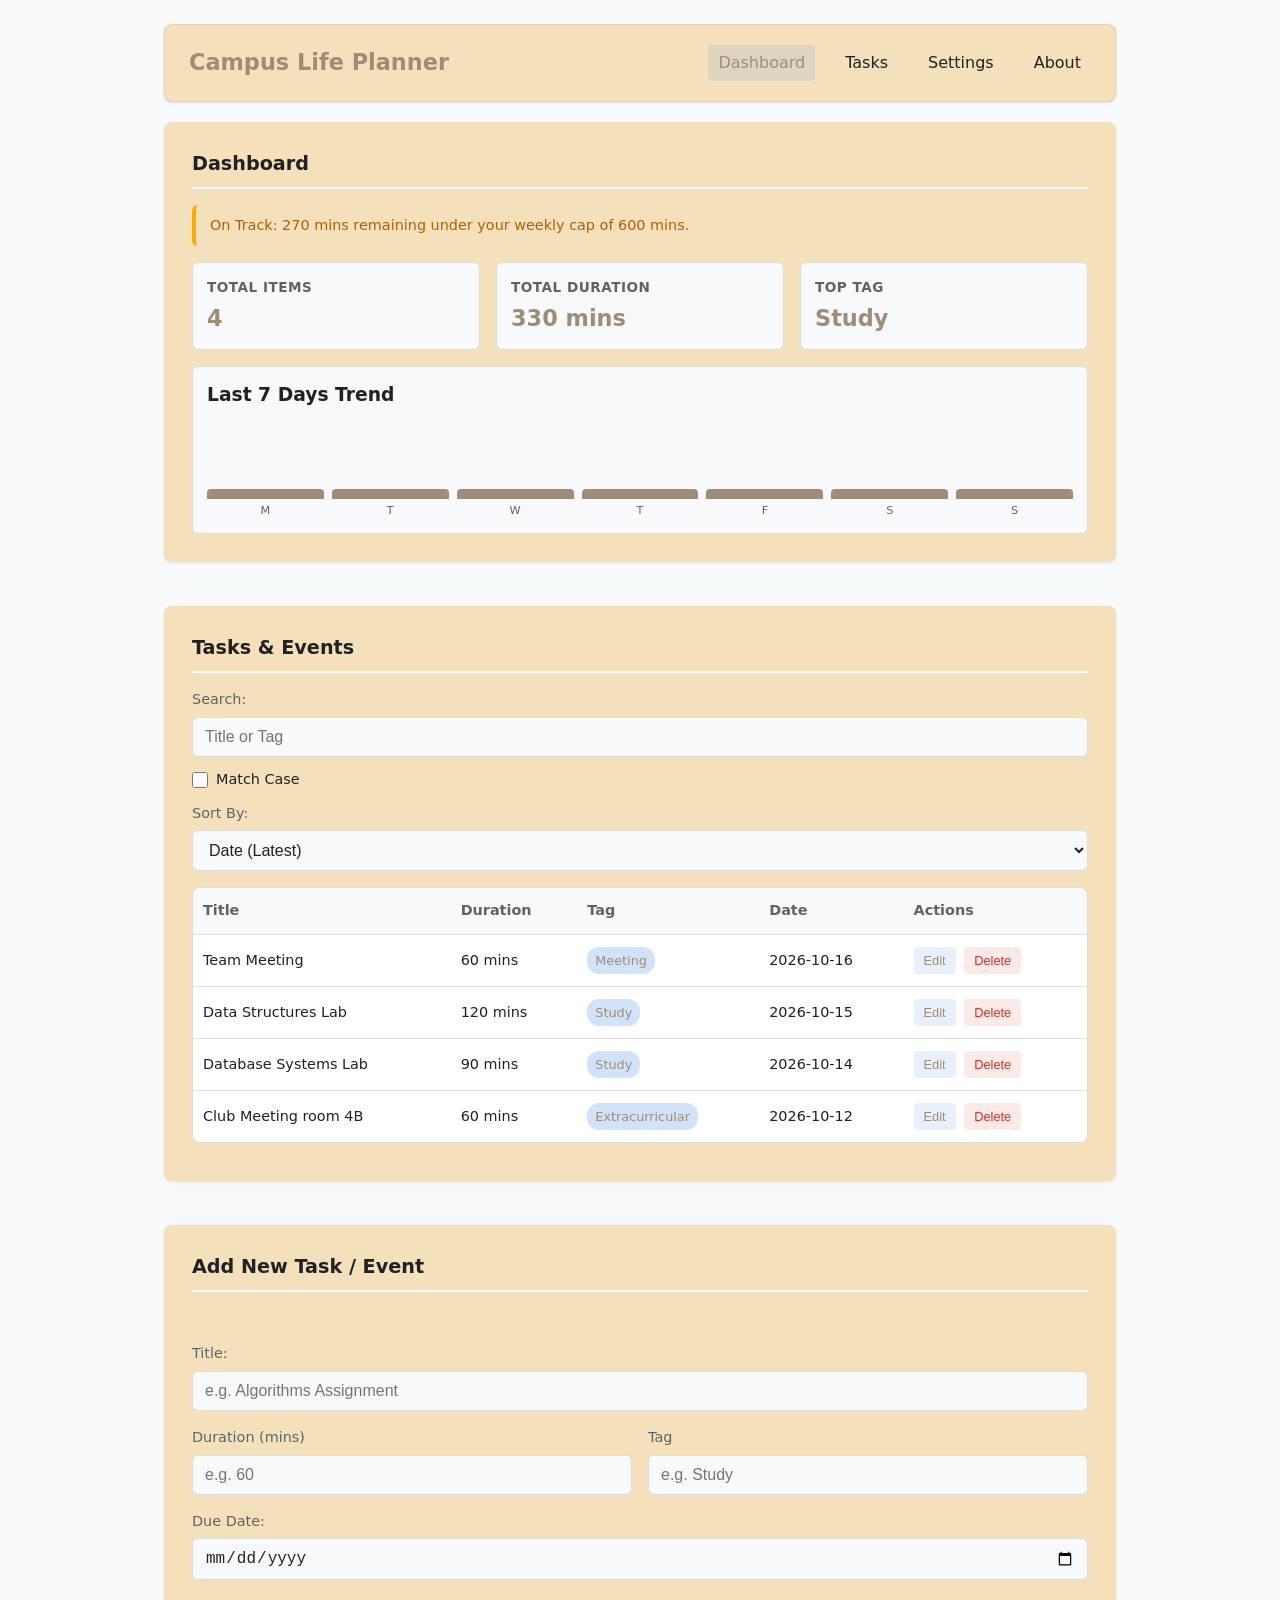
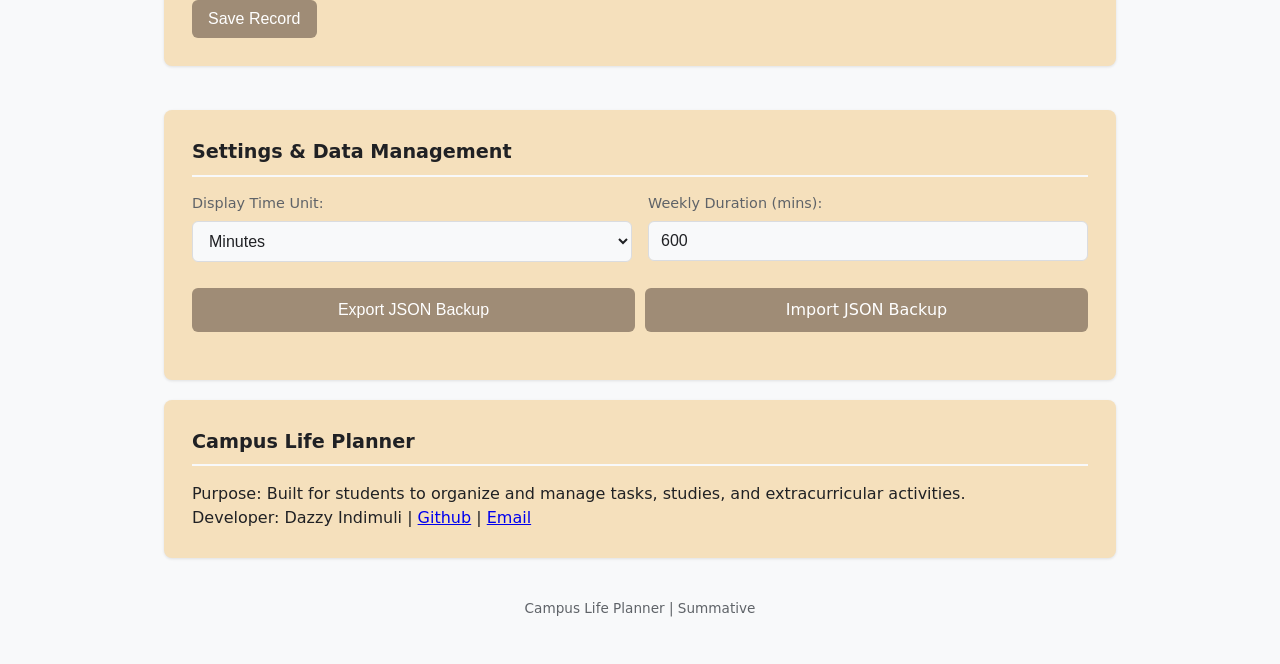
==== commit c8823468: "Interactive errors fixed" ====
--- a/index.html
+++ b/index.html
@@ -8,23 +8,21 @@
     <link rel="stylesheet" href="responsive.css">
 </head>
 <body>
-    <a href="#main-content" class="skip-link">Skip to main content </a>
+    <a href="#main-content" class="skip-link">Skip to main content</a>
 
-    <header role = "banner">
+    <header role="banner">
         <div class="header-container">
-            <!-- nav toggle button -->
-             <button id="menu-toggle" class="menu-toggle" aria-expanded="false" aria-label="Togglenavigation menu">
+            <button id="menu-toggle" class="menu-toggle" aria-expanded="false" aria-label="Toggle navigation menu">
                 <span class="hamburger-line"></span>
                 <span class="hamburger-line"></span>
                 <span class="hamburger-line"></span>
-             </button>
-
-             <h1>Campus Life Planner</h1>
+            </button>
+            <h1>Campus Life Planner</h1>
         </div>
-        <nav role = "navigation" id="nav-menu" aria-label="Main Navigation" class="nav-menu">
+        <nav role="navigation" id="nav-menu" aria-label="Main Navigation" class="nav-menu">
             <ul>
                 <li><a href="#dashboard" aria-current="page">Dashboard</a></li>
-                <li><a href="#records">Tasks</a></li>
+                <li><a href="#tasks-list-section">Tasks</a></li>
                 <li><a href="#settings">Settings</a></li>
                 <li><a href="#about">About</a></li>
             </ul>
@@ -35,7 +33,7 @@
         <div id="announcer" aria-live="polite" class="sr-only"></div>
         
         <!-- Dashboard -->
-         <section id="dashboard" aria-labelledby="dashboard-heading">
+        <section id="dashboard" aria-labelledby="dashboard-heading">
             <h2 id="dashboard-heading">Dashboard</h2>
             <div id="alert-box" class="alert-box normal" aria-live="polite">
                 Loading schedule metrics...
@@ -54,21 +52,25 @@
                     <p id="stat-top-tag">-</p>
                 </div>
             </div>
-            <div id="alert-box" class="alert-box" aria-live="polite"></div>
-         </section>
 
-         <!-- Tasks List and Search -->
+            <div class="card full-width" style="margin-top: 16px;">
+                <h3>Last 7 Days Trend</h3>
+                <div id="trend-chart" style="display: flex; align-items: flex-end; gap: 8px; height: 110px; padding-top: 15px;"></div>
+            </div>
+        </section>
+
+        <!-- Tasks List and Search -->
         <section id="tasks-list-section" aria-labelledby="records-heading">
             <h2 id="records-heading">Tasks & Events</h2>
 
-            <div class="control-bar">
+            <div class="control-bar" style="display: flex; flex-direction: column; gap: 12px; margin-bottom: 16px;">
                 <div class="search-group">
                     <label for="search-input">Search:</label>
                     <input type="text" id="search-input" placeholder="Title or Tag">
                 </div>
                 <div class="filter-options">
                     <label class="checkbox-label">
-                        <input type="checkbox" id="case-sensitive-toggle">Match Case
+                        <input type="checkbox" id="case-sensitive-toggle"> Match Case
                     </label>
                 </div>
                 <div class="sort-group">
@@ -84,7 +86,7 @@
             </div>
 
             <div class="table-responsive">
-                <table id = "records-table">
+                <table id="records-table">
                     <thead>
                         <tr>
                             <th>Title</th>
@@ -101,9 +103,9 @@
             </div>
         </section>
 
-          <!-- Add/Edit Form -->
+        <!-- Add/Edit Form -->
         <section id="task-form-section">
-            <h2 id="form-heading">Add New Task / Events</h2>
+            <h2 id="form-heading">Add New Task / Event</h2>
             <form id="record-form" class="record-form">
                 <div id="form-error-message" class="error-text" role="alert"></div>
                 <input type="hidden" id="edit-record-id" value="">
@@ -126,7 +128,7 @@
 
                     <div class="form-group full-width">
                         <label for="input-date">Due Date:</label>
-                        <input type="date" id="input-date">
+                        <input type="date" id="input-date" required>
                     </div>
                 </div>
 
@@ -137,6 +139,7 @@
             </form>
         </section>
 
+        <!-- Settings & Backup Section -->
         <section id="settings" aria-labelledby="settings-heading">
             <h2 id="settings-heading">Settings & Data Management</h2>
             <div class="settings-grid">
@@ -148,23 +151,24 @@
                     </select>
                 </div>
                 <div class="setting-item">
-                    <label for="cap-input">Weekly Duration (<span id ="settings-unit-label">mins</span>):</label>
+                    <label for="cap-input">Weekly Duration (<span id="settings-unit-label">mins</span>):</label>
                     <input type="number" id="cap-input" value="600" step="any">
                 </div>
-                <div class="backup-actions">
-                    <button id="export-json-btn" type="button" class="btn-secondary">Export JSON Backup</button>
-                    <label class="file-upload-label">
+                <div class="backup-actions full-width" style="display: flex; gap: 10px; margin-top: 10px;">
+                    <button id="export-json-btn" type="button" class="btn-secondary" style="flex: 1;">Export JSON Backup</button>
+                    <label class="file-upload-label" style="flex: 1; text-align: center; cursor: pointer;">
                         Import JSON Backup <input type="file" id="import-json-input" accept=".json" style="display: none;">
                     </label>
                 </div>
+            </div>
         </section>
     </main>
 
     <!-- About Section -->
     <section id="about" aria-labelledby="about-heading">
-            <h2 id="about-heading">Campus Life Planner</h2>
-            <p>Purpose: Built for students to be able to organize and manage there tasks, including there studies and extracurricular activities.</p>
-            <p>Developer: Dazzy Indimuli | <a href="https://github.com/dazzy-ji" target="_blank">Github</a> | <a href="d.indimuli@alustudent.com">Email</a></p>
+        <h2 id="about-heading">Campus Life Planner</h2>
+        <p>Purpose: Built for students to organize and manage tasks, studies, and extracurricular activities.</p>
+        <p>Developer: Dazzy Indimuli | <a href="https://github.com/dazzy-ji" target="_blank">Github</a> | <a href="mailto:d.indimuli@alustudent.com">Email</a></p>
     </section>
 
     <footer role="contentinfo">
